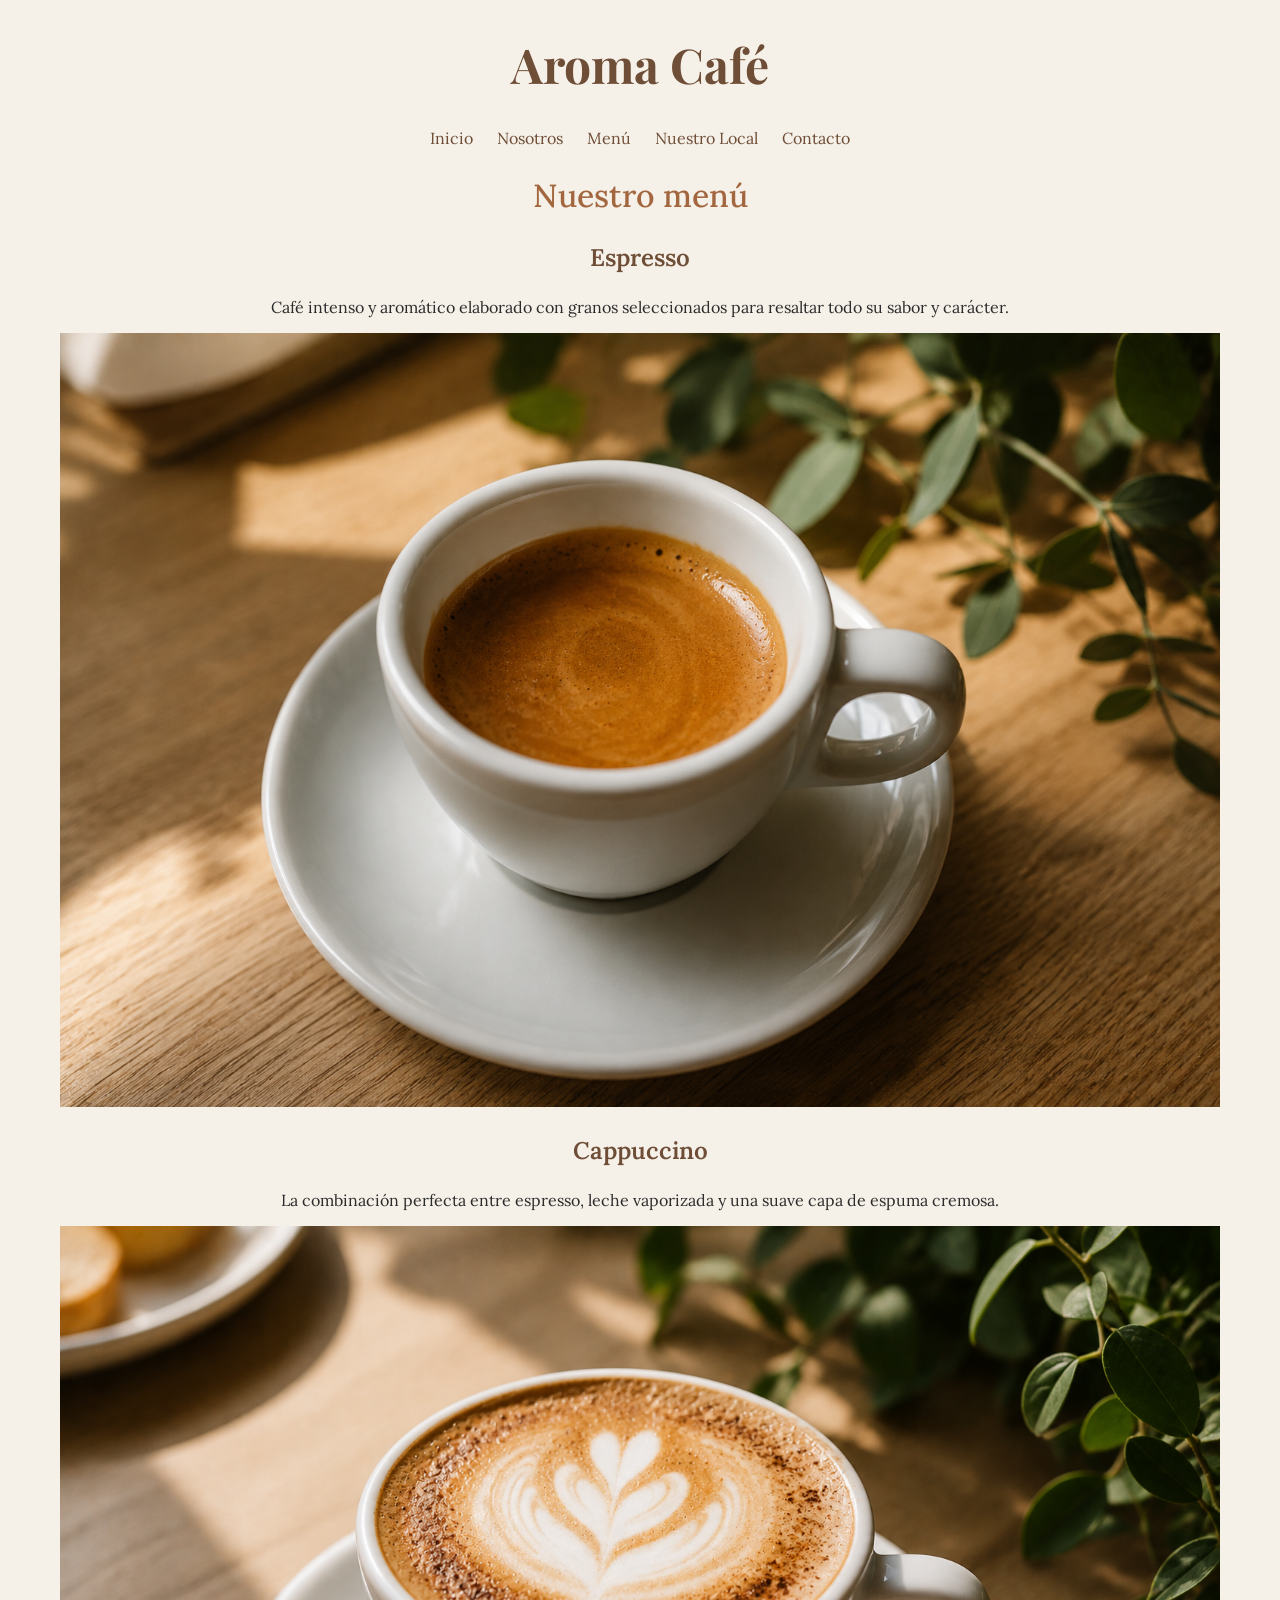
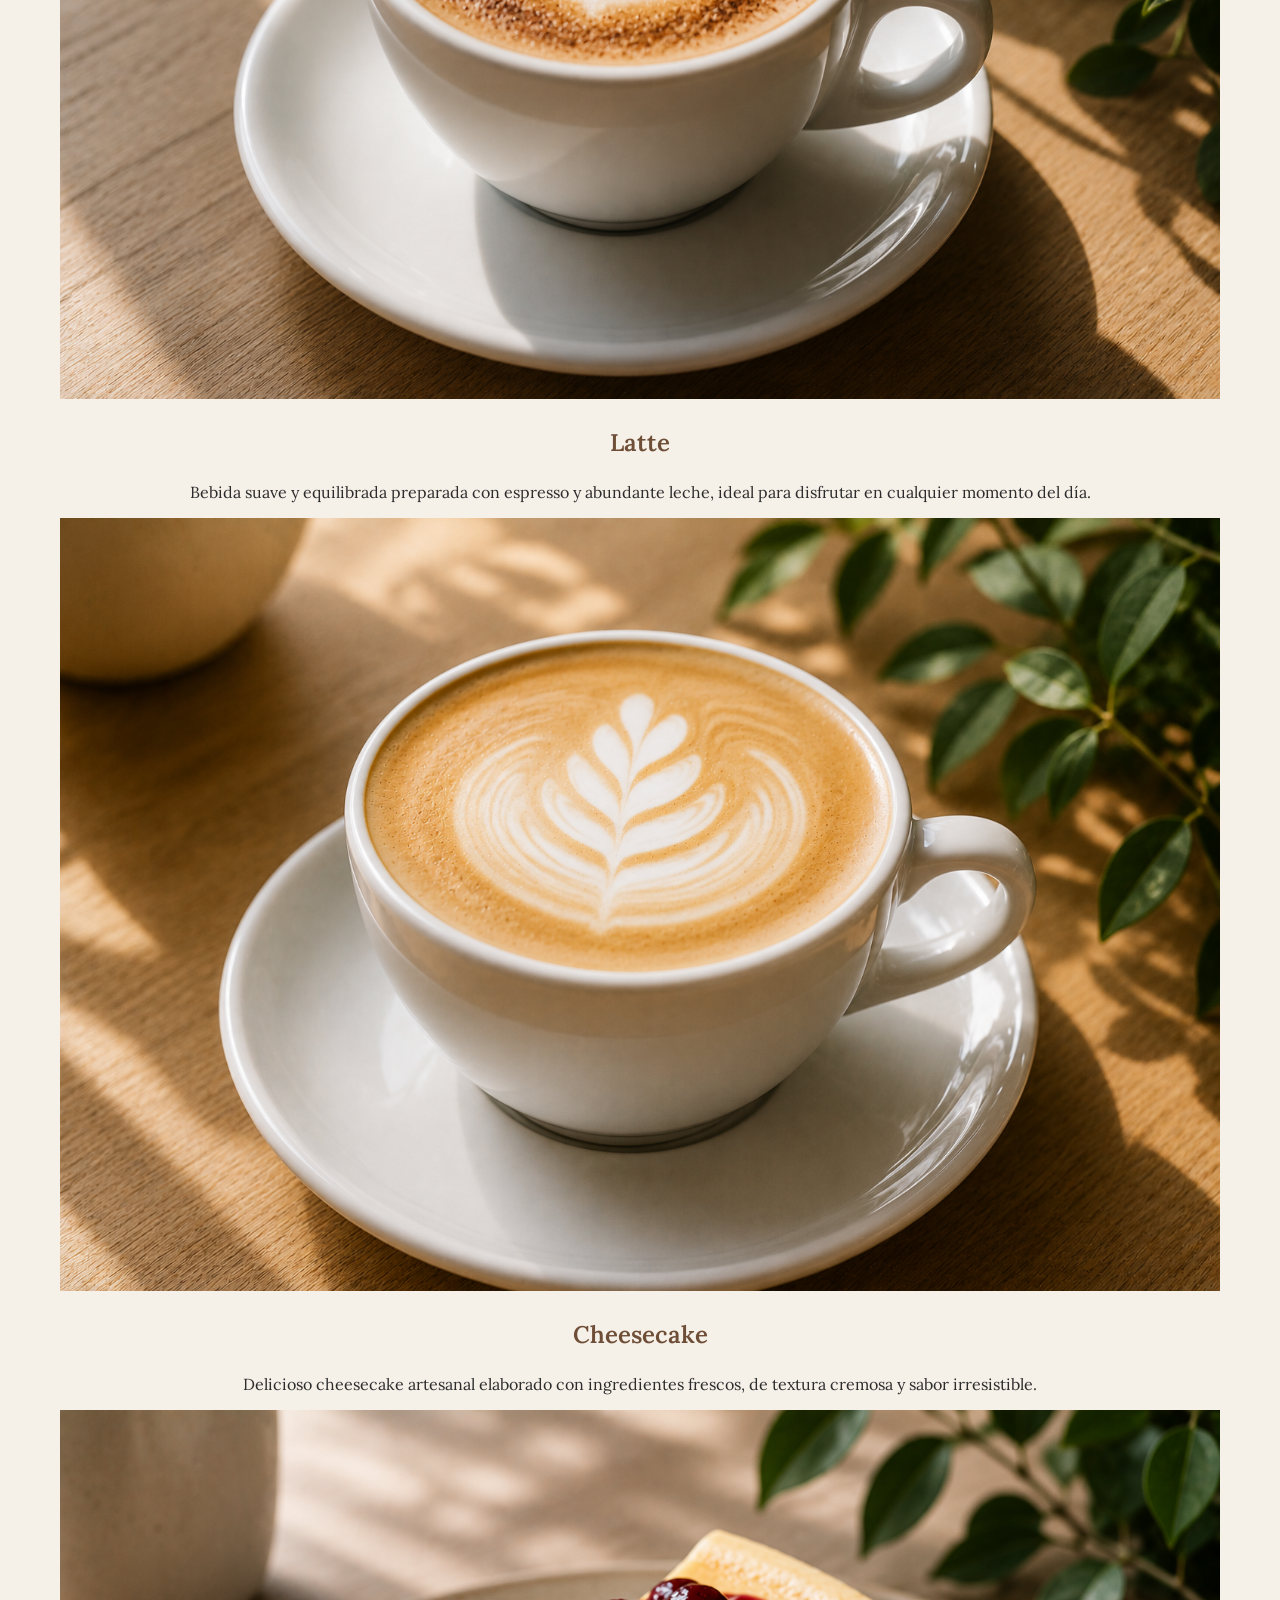
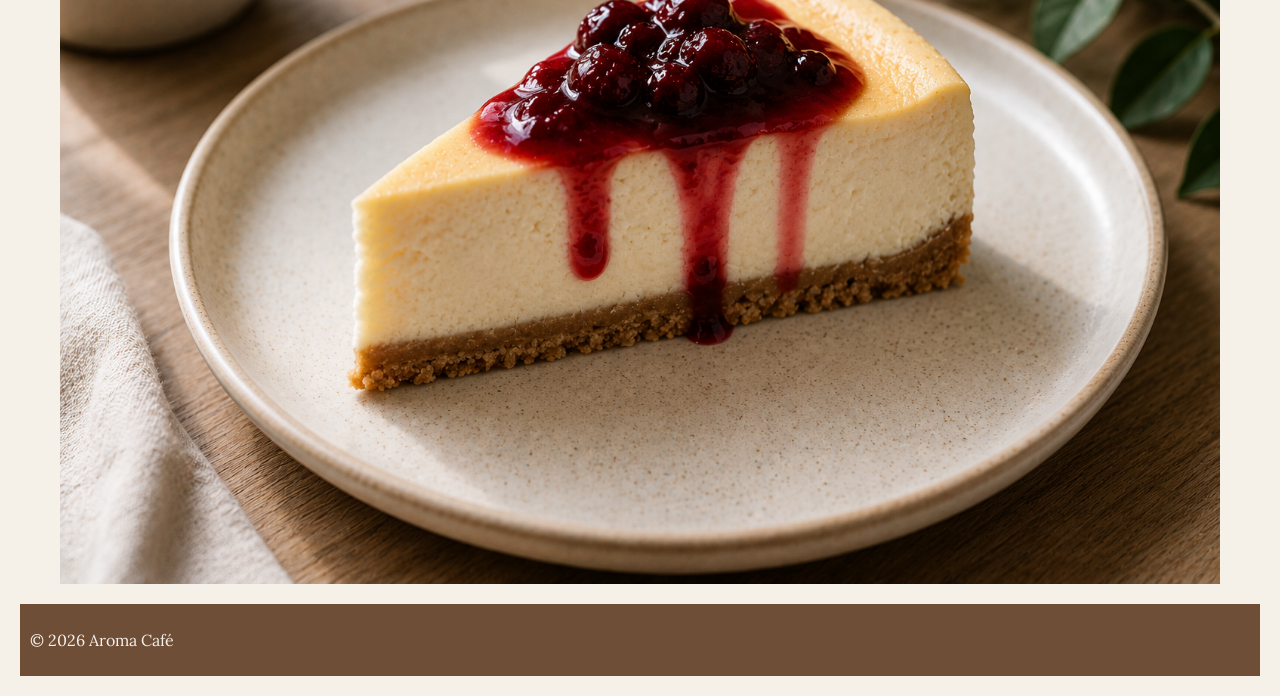
==== Cris Espinola - Full Stack Developer/pages/menu.html @ 3f5bba41 "Hice un cambio y ahora es de una cafeteria." ====
<!DOCTYPE html>
<html lang="es">
<head>
    <meta charset="UTF-8">
    <meta name="viewport" content="width=device-width, initial-scale=1.0">
    <title>Menu</title>
    <link rel="stylesheet" href="../styles/styles.css">
</head>
<body>
    <header>
        <h1>Aroma Café</h1>
        <nav>
            <a href="../index.html">Inicio</a>
            <a href="nosotros.html">Nosotros</a>
            <a href="menu.html">Menú</a>
            <a href="local.html">Nuestro Local</a>
            <a href="contacto.html">Contacto</a>
        </nav>
    </header>
    <main>
        <section>
            <h2>Nuestro menú</h2>
            <article>
                <h3>Espresso</h3>
                <p>Café intenso y aromático elaborado con granos seleccionados para resaltar todo su sabor y carácter.</p>    
                <figure>
                    <img src="../img/espresso.png" alt="Espresso">
                </figure>
            </article>
            <article>
                <h3>Cappuccino</h3>
                <p>La combinación perfecta entre espresso, leche vaporizada y una suave capa de espuma cremosa.</p>    
                <figure>
                    <img src="../img/cappuccino.png" alt="Cappuccino">
                </figure>
            </article>
            <article>
                <h3>Latte</h3>
                <p>Bebida suave y equilibrada preparada con espresso y abundante leche, ideal para disfrutar en cualquier momento del día.</p>    
                <figure>
                    <img src="../img/latte.png" alt="Latte">
                </figure>
            </article>  
            <article>
                <h3>Cheesecake</h3>
                <p>Delicioso cheesecake artesanal elaborado con ingredientes frescos, de textura cremosa y sabor irresistible.</p>    
                <figure>
                    <img src="../img/cheesecake.png" alt="Cheesecake">
                </figure>
            </article>   
        </section>
    </main>
    <footer>
        <p> © 2026 Aroma Café </p>
    </footer>
</body>
</html>
---- Cris Espinola - Full Stack Developer/styles/styles.css ----
/* playfair - importacion de fuente */
@import url('https://fonts.googleapis.com/css2?family=Playfair+Display:ital,wght@0,400..900;1,400..900&display=swap');
/* font-family: "Playfair Display", serif; */

/* lora - importacion de fuente */
@import url('https://fonts.googleapis.com/css2?family=Lora:ital,wght@0,400..700;1,400..700&family=Playfair+Display:ital,wght@0,400..900;1,400..900&display=swap');
/* font-family: "Lora", serif; */

/* fuente h1 */
h1{
    color: #6F4E37;
    font-size: 3rem;
    font-family: "Playfair Display", serif;
    font-weight: 700;
}
/* fuente h2 */
h2{
    color: #A2673F;
    font-size: 2rem;
    font-family: "Lora", serif;
    font-weight: 500;
}
/* fuente h3 */
h3{
    color: #6F4E37;
    font-size: 1.5rem;
    font-family: "Lora", serif;
    font-weight: 600;
}
/* fuente p */
p{
    color: #2C2C2C;
    font-size: 1rem;
    font-family: "Lora", serif;
    font-weight: 400;
}
/* estilos generales */
body{
    background-color: #F5F0E8;
    margin: 20px;
}
img{
    max-width: 100%;
}
/* navegacion */
a{
    color: #6F4E37;
    font-family: "Lora", serif;
    text-decoration: none;
    margin: 10px;
}
/* footer */
footer{
    background-color: #6F4E37;
    padding: 10px;
}
footer p{
    color: #F5F0E8;
}
/* alineacion */
header{
    text-align: center;
}
main{
    text-align: center;
}
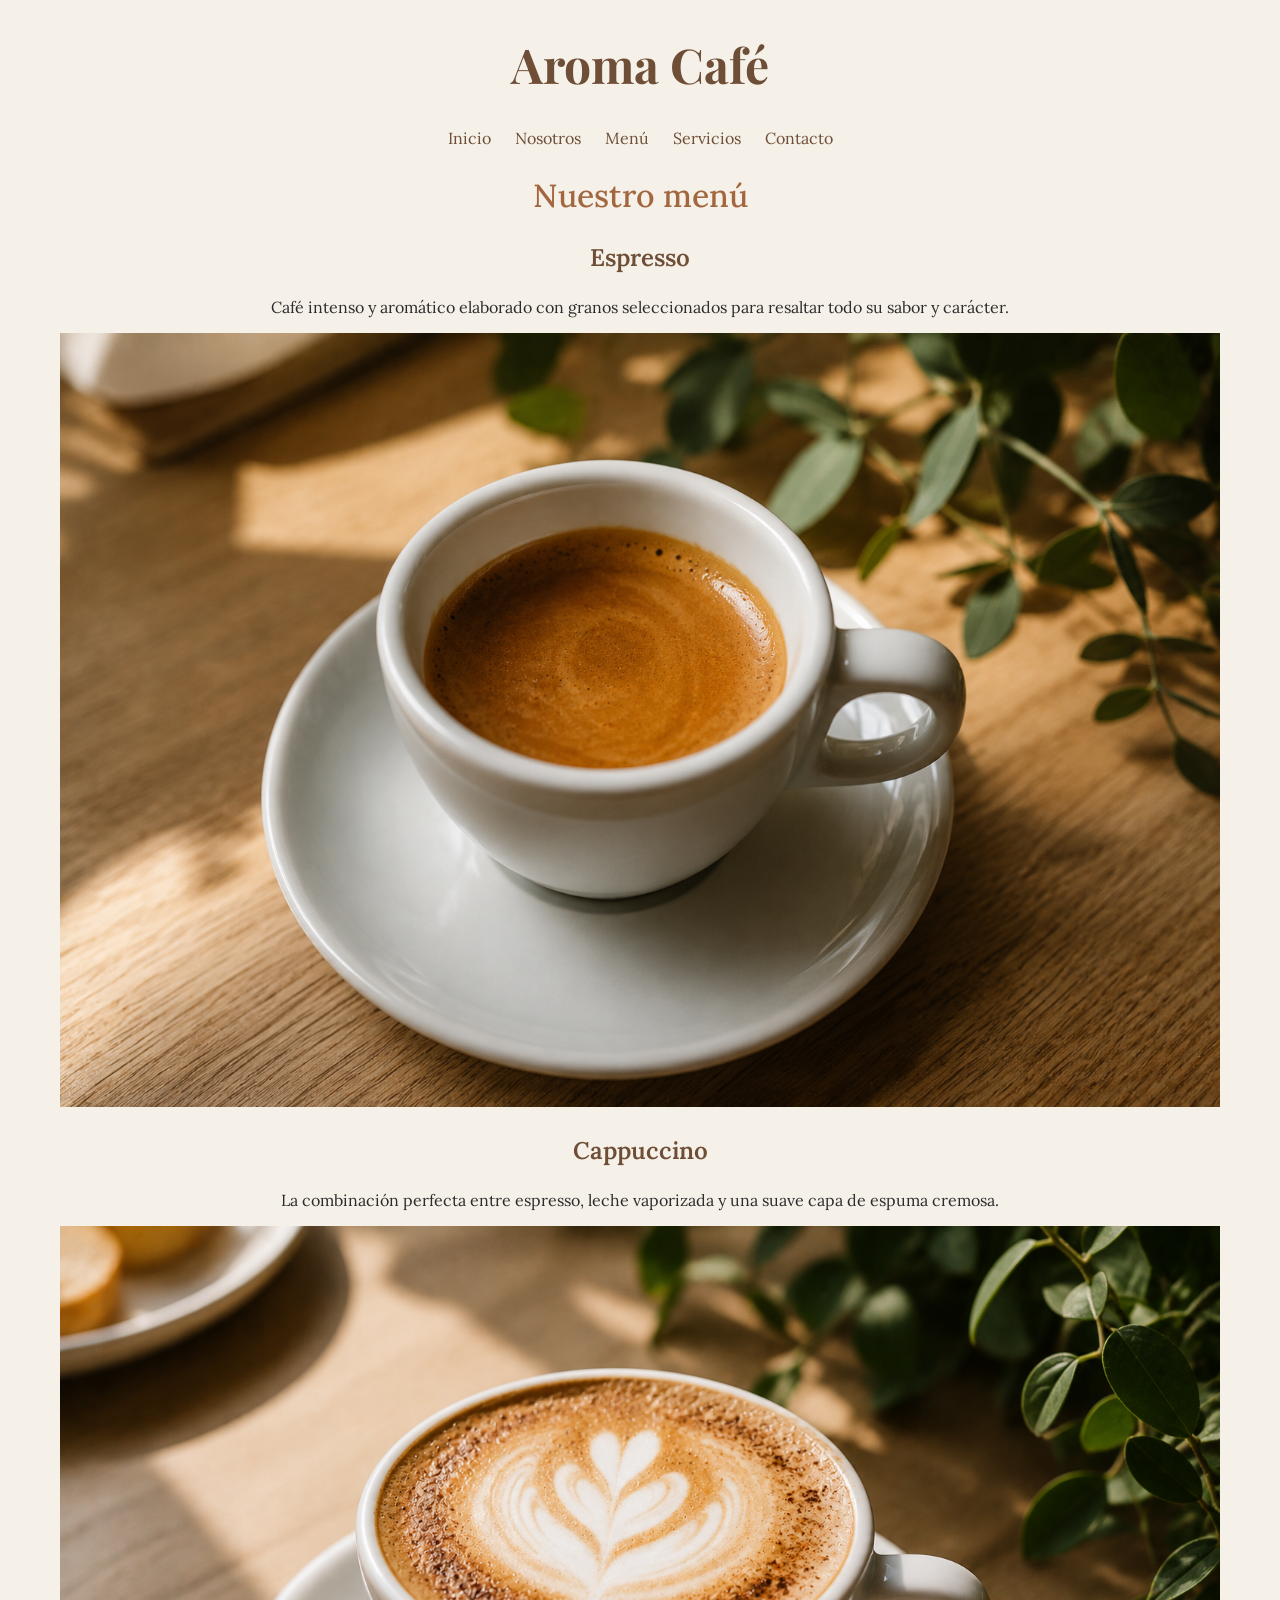
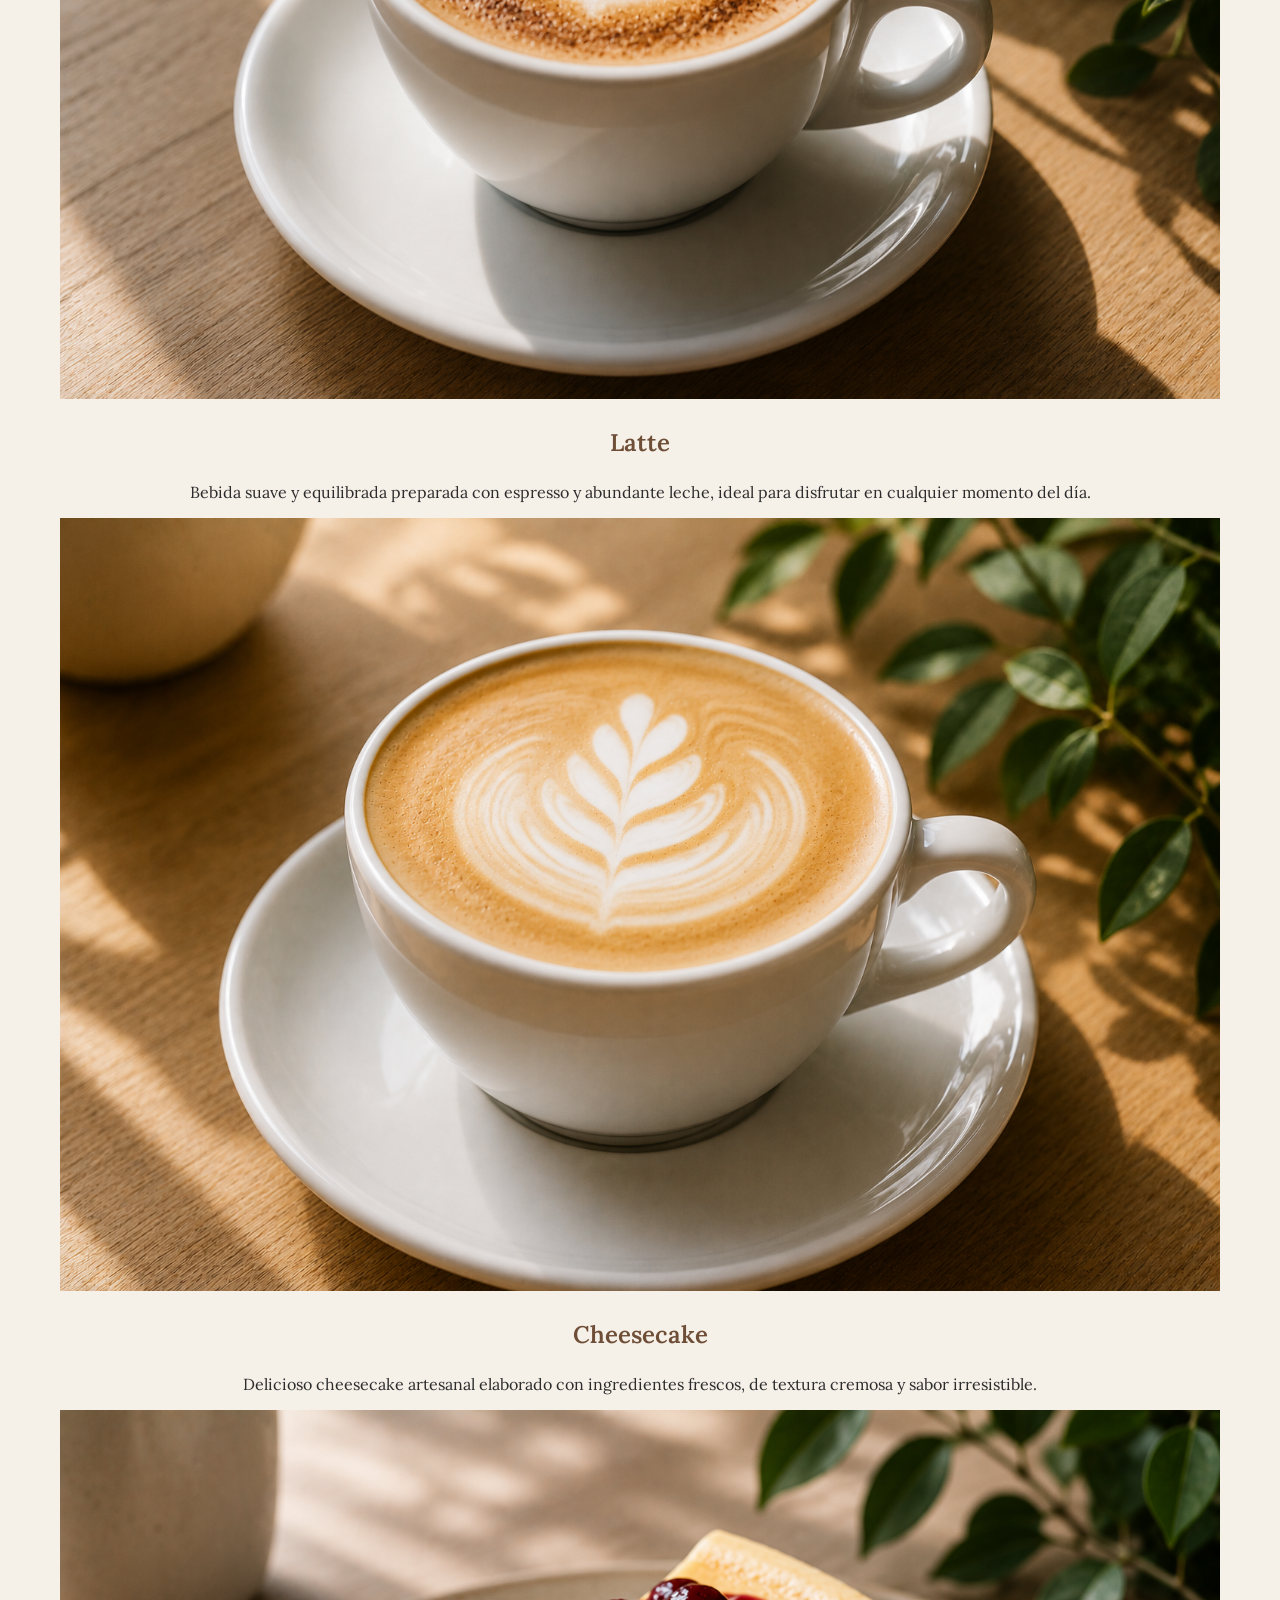
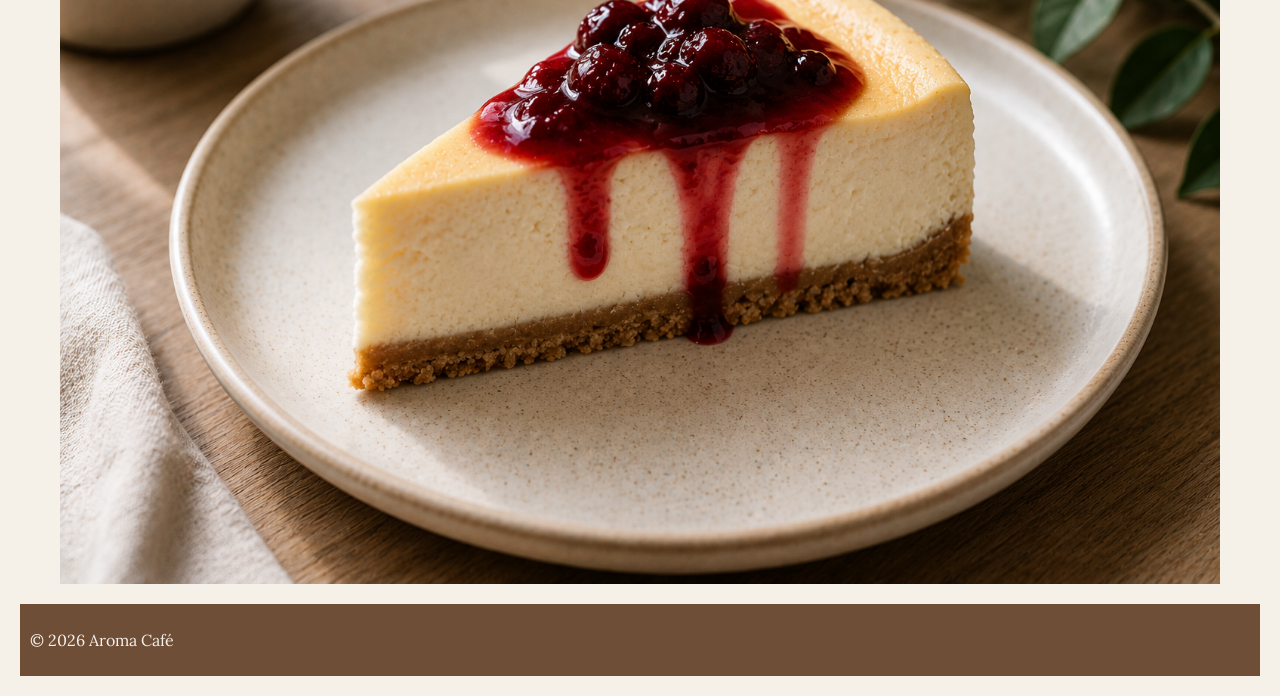
==== commit b348e181: "Add files via upload" ====
--- a/Cris Espinola - Full Stack Developer/pages/menu.html
+++ b/Cris Espinola - Full Stack Developer/pages/menu.html
@@ -13,7 +13,7 @@
             <a href="../index.html">Inicio</a>
             <a href="nosotros.html">Nosotros</a>
             <a href="menu.html">Menú</a>
-            <a href="local.html">Nuestro Local</a>
+            <a href="servicios.html">Servicios</a>
             <a href="contacto.html">Contacto</a>
         </nav>
     </header>
